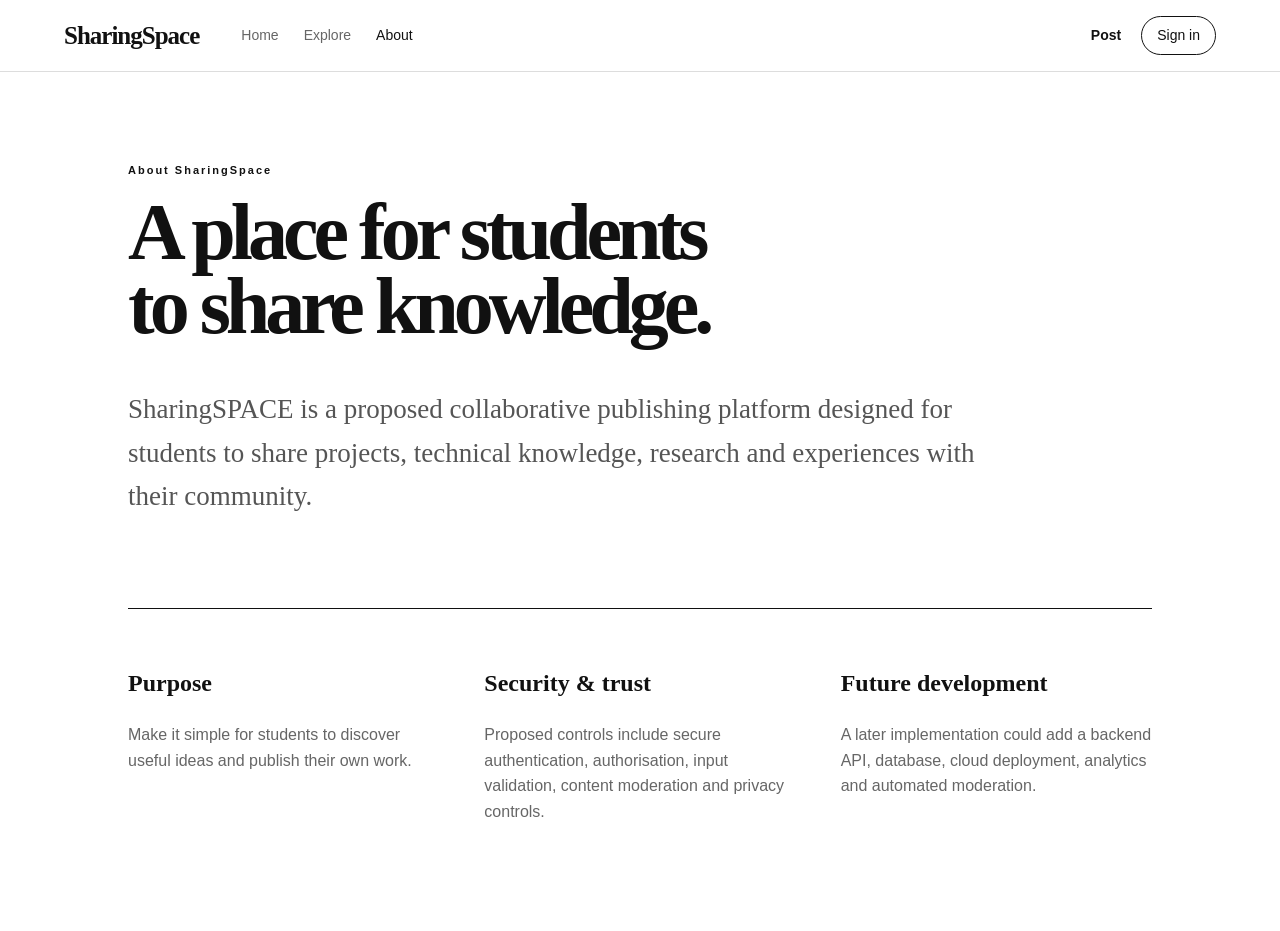
==== about.html @ 0e888693 "first commit" ====
<!doctype html>
<html lang="en">
  <head>
    <meta charset="UTF-8" />
    <meta name="viewport" content="width=device-width,initial-scale=1" />
    <title>About — WriteSpace</title>
    <link rel="stylesheet" href="css/style.css" />
  </head>
  <body>
    <header class="site-header">
      <a class="logo" href="index.html">SharingSpace</a>

      <nav>
        <a href="index.html">Home</a>
        <a href="explore.html">Explore</a>
        <a class="active" href="about.html">About</a>
      </nav>

      <div class="header-actions">
        <a class="write-link" href="create-post.html">Post</a>

        <!-- Logged out -->
        <a class="signin" id="signinLink" href="login.html"> Sign in </a>

        <!-- Logged in -->
        <a
          class="signin"
          id="dashboardLink"
          href="dashboard.html"
          style="display: none; background-color: #111; color: #fff;"
        >
          Dashboard
        </a>
        

        <button
          class="signin"
          id="logoutButton"
          type="button"
          style="display: none; border: 0; background: none; cursor: pointer"
        >
          Exit
        </button>
      </div>
    </header>
    <main class="about-page">
      <p class="eyebrow">About SharingSpace</p>
      <h1>A place for students<br />to share knowledge.</h1>
      <p class="about-lead">
        SharingSPACE is a proposed collaborative publishing platform designed for
        students to share projects, technical knowledge, research and
        experiences with their community.
      </p>
      <div class="about-grid">
        <div>
          <h2>Purpose</h2>
          <p>
            Make it simple for students to discover useful ideas and publish
            their own work.
          </p>
        </div>
        <div>
          <h2>Security & trust</h2>
          <p>
            Proposed controls include secure authentication, authorisation,
            input validation, content moderation and privacy controls.
          </p>
        </div>
        <div>
          <h2>Future development</h2>
          <p>
            A later implementation could add a backend API, database, cloud
            deployment, analytics and automated moderation.
          </p>
        </div>
      </div>
    </main>
     <script>
      const isLoggedIn =
        localStorage.getItem("writespace_logged_in") === "true";

      const signinLink = document.getElementById("signinLink");

      const dashboardLink = document.getElementById("dashboardLink");

      const logoutButton = document.getElementById("logoutButton");

      if (isLoggedIn) {
        signinLink.style.display = "none";
        dashboardLink.style.display = "inline-block";
        logoutButton.style.display = "inline-block";
      } else {
        signinLink.style.display = "inline-block";
        dashboardLink.style.display = "none";
        logoutButton.style.display = "none";
      }

      logoutButton.addEventListener("click", () => {
        localStorage.removeItem("writespace_logged_in");

        window.location.reload();
      });
    </script>
  </body>
</html>
---- css/style.css ----
* {
  box-sizing: border-box;
}
html {
  scroll-behavior: smooth;
}
body {
  margin: 0;
  background: #fff;
  color: #111;
  font-family: Arial, Helvetica, sans-serif;
  line-height: 1.6;
}
a {
  color: inherit;
  text-decoration: none;
}
button,
input {
  font: inherit;
}

.site-header {
  height: 72px;
  border-bottom: 1px solid #ddd;
  display: flex;
  align-items: center;
  padding: 0 5vw;
  gap: 42px;
  position: sticky;
  top: 0;
  background: #fff;
  z-index: 10;
}
.logo {
  font-family: Georgia, serif;
  font-size: 25px;
  font-weight: 700;
  letter-spacing: -1px;
}
.site-header nav {
  display: flex;
  gap: 25px;
  font-size: 14px;
}
.site-header nav a {
  color: #666;
}
.site-header nav a.active,
.site-header nav a:hover {
  color: #111;
}
.header-actions {
  margin-left: auto;
  display: flex;
  align-items: center;
  gap: 20px;
  font-size: 14px;
}
.write-link {
  font-weight: 600;
}
.signin {
  border: 1px solid #111;
  border-radius: 999px;
  padding: 7px 15px;
}
.icon-btn {
  border: 0;
  background: none;
  font-size: 25px;
  cursor: pointer;
}
.hero {
  min-height: 580px;
  border-bottom: 1px solid #111;
  padding: 90px 10vw;
  display: flex;
  align-items: center;
  justify-content: space-between;
  background: #f7f7f5;
}
.eyebrow {
  font-size: 11px;
  letter-spacing: 2px;
  font-weight: 700;
  margin: 0 0 15px;
}
.hero h1,
.page-intro h1,
.about-page h1 {
  font-family: Georgia, serif;
  font-size: clamp(54px, 8vw, 104px);
  line-height: 0.93;
  letter-spacing: -5px;
  margin: 0 0 28px;
}
.fx-negative {
  position: relative;
  display: inline-block;
}

.fx-negative::after {
  content: "";
  position: absolute;
  top: 0;
  bottom: 0;
  left: 0;
  width: 35%;
  background: #fff;
  mix-blend-mode: difference;
  pointer-events: none;
  animation: fx-negative 2.4s ease-in-out infinite alternate;
}

@keyframes fx-negative {
  0% {
    left: 0;
    transform: translateX(0);
  }

  100% {
    left: 100%;
    transform: translateX(-100%);
  }
}
.hero-copy {
  font-size: 18px;
  max-width: 480px;
  color: #e5e2e2;
  margin-bottom: 30px;
}
.hero-note {
  background: #fff;
  font-family: Georgia, serif;
  font-size: 34px;
  text-align: center;
    --r: 40px; /* radius */
  color: #111;
  width: 300px;
  aspect-ratio: 1.5;
  border-radius: var(--r) 0/calc(2*var(--r)) 0;
  padding-block: var(--r);
  --_m:#0000 100%,#000 calc(100% + 1px);
  mask:
    conic-gradient(#000 0 0) content-box,
    radial-gradient(var(--r) at 100% 100%,var(--_m)) 0 100% no-repeat,
    radial-gradient(var(--r) at 0    0   ,var(--_m)) 100% 0 no-repeat;
  mask-size: var(--r) var(--r);

}
.btn {
  position: relative;
  padding: 1rem 3rem;
  font-size: 1rem;
  font-weight: 600;
  color: white;
  background: none;
  border: 2px solid #f6f6f8;
  border-radius: 8px;
  cursor: pointer;
  overflow: hidden;
  transition: all 0.3s ease;
}

.liquid {
  background: linear-gradient(#f6f6f7 0 0) no-repeat calc(200% - var(--p, 0%))
    100% / 200% var(--p, 0.2em);
  transition: 0.3s var(--t, 0s),
    background-position 0.3s calc(0.3s - var(--t, 0s));
}

.liquid:hover {
  --p: 100%;
  --t: 0.3s;
  color: #232222;
}

.hero-note span {
  font-family: Arial;
  font-size: 12px;
}
.button {
  display: inline-block;
  border-radius: 999px;
  padding: 11px 22px;
  border: 1px solid #111;
  cursor: pointer;
}
.button-dark {
  background: #111;
  color: #fff;
}
.button-light {
  background: #fff;
  color: #111;
}
.section {
  padding: 75px 10vw;
  border-bottom: 1px solid #ddd;
}
.section-heading {
  display: flex;
  justify-content: space-between;
  align-items: end;
  margin-bottom: 30px;
}
.section-heading h2 {
  font-family: Georgia, serif;
  font-size: 36px;
  line-height: 1.1;
  margin: 0;
  letter-spacing: -1px;
}
.section-heading > a {
  font-size: 14px;
  text-decoration: underline;
}
.featured-card {
  border-top: 2px solid #111;
  padding: 30px 0;
}
.featured-card h3 {
  font-family: Georgia, serif;
  font-size: 52px;
  line-height: 1.05;
  letter-spacing: -2px;
  max-width: 850px;
  margin: 10px 0;
}
.featured-card p {
  max-width: 700px;
  color: #555;
  font-size: 17px;
}
.featured-meta,
.tag {
  font-size: 10px;
  letter-spacing: 1.4px;
  font-weight: 700;
}
.author-line {
  display: flex;
  align-items: center;
  gap: 9px;
  font-size: 13px;
  margin-top: 22px;
  color: #555;
}
.avatar {
  display: inline-flex;
  width: 30px;
  height: 30px;
  border-radius: 50%;
  background: #111;
  color: #fff;
  align-items: center;
  justify-content: center;
  font-size: 10px;
  font-weight: bold;
}
.post-list {
  border-top: 1px solid #111;
}
.post-row {
  display: flex;
  justify-content: space-between;
  gap: 30px;
  padding: 30px 0;
  border-bottom: 1px solid #ddd;
}
.post-row:hover h3 {
  text-decoration: underline;
}
.post-row h3 {
  font-family: Georgia, serif;
  font-size: 28px;
  line-height: 1.15;
  margin: 8px 0;
}
.post-row p {
  color: #666;
  margin: 0 0 10px;
  max-width: 750px;
}
.post-row small {
  color: #777;
}
.row-arrow {
  font-size: 24px;
}
.cta {
  background: #111;
  color: #fff;
  padding: 90px 10vw;
}
.cta h2 {
  font-family: Georgia, serif;
  font-size: 70px;
  letter-spacing: -3px;
  line-height: 1;
  margin: 0 0 15px;
}
.cta p:not(.eyebrow) {
  max-width: 550px;
  color: #bbb;
}
.site-footer {
  padding: 25px 5vw;
  display: flex;
  justify-content: space-between;
  color: #777;
  font-size: 12px;
}
.page {
  padding: 80px 10vw;
}
.page.narrow {
  max-width: 1100px;
  margin: auto;
}
.page-intro {
  max-width: 1000px;
  margin-bottom: 60px;
}
.page-intro h1 {
  font-size: 75px;
}
.search-box {
  margin-top: 35px;
}
.search-box input {
  width: 100%;
  border: 0;
  border-bottom: 2px solid #111;
  padding: 15px 0;
  font-size: 24px;
  outline: 0;
}
.filter-bar {
  display: flex;
  gap: 10px;
  flex-wrap: wrap;
  margin-bottom: 35px;
}
.filter {
  border: 1px solid #bbb;
  background: #fff;
  border-radius: 999px;
  padding: 8px 15px;
  cursor: pointer;
}
.filter.active,
.filter:hover {
  background: #111;
  color: #fff;
  border-color: #111;
}
.article-page {
  max-width: 900px;
  margin: auto;
  padding: 85px 30px;
}
.article-page h1 {
  font-family: Georgia, serif;
  font-size: clamp(50px, 7vw, 82px);
  line-height: 1;
  letter-spacing: -3px;
  margin: 10px 0 25px;
}
.article-lead {
  font-family: Georgia, serif;
  font-size: 24px;
  color: #666;
}
.article-page hr {
  border: 0;
  border-top: 1px solid #ddd;
  margin: 40px 0;
}
.article-body {
  font-family: Georgia, serif;
  font-size: 20px;
  line-height: 1.75;
}
.article-body h2 {
  font-size: 34px;
  line-height: 1.15;
  margin-top: 50px;
}
.article-body blockquote {
  border-left: 3px solid #111;
  padding-left: 25px;
  font-size: 27px;
  font-style: italic;
}
.article-body pre {
  background: #111;
  color: #fff;
  padding: 25px;
  overflow: auto;
  font-family: monospace;
  font-size: 15px;
}
.comments {
  border-top: 1px solid #ddd;
  margin-top: 70px;
  padding-top: 35px;
}
.comment {
  display: flex;
  gap: 15px;
  margin-top: 25px;
}
.auth-page {
  min-height: 100vh;
  background: #f7f7f5;
  display: flex;
  flex-direction: column;
  align-items: center;
  padding: 45px 20px;
}
.auth-page > .logo {
  margin-bottom: 60px;
}
.auth-card {
  background: #fff;
  border: 1px solid #ddd;
  width: min(460px, 100%);
  padding: 45px;
}
.auth-card h1 {
  font-family: Georgia, serif;
  font-size: 48px;
  line-height: 1;
  margin: 0 0 10px;
}
.auth-card > p {
  color: #666;
}
.auth-card form {
  margin-top: 30px;
}
.auth-card label {
  display: block;
  font-size: 13px;
  font-weight: bold;
  margin-bottom: 18px;
}
.auth-card input:not([type="checkbox"]) {
  display: block;
  width: 100%;
  margin-top: 7px;
  padding: 12px;
  border: 1px solid #bbb;
}
.check {
  font-weight: normal !important;
}
.full {
  width: 100%;
  margin-top: 10px;
}
.auth-bottom {
  text-align: center;
  font-size: 13px;
}
.auth-bottom a {
  text-decoration: underline;
}
.dashboard {
  display: grid;
  grid-template-columns: 230px 1fr;
  min-height: calc(100vh - 72px);
}
.sidebar {
  border-right: 1px solid #ddd;
  padding: 45px 30px;
  display: flex;
  flex-direction: column;
  gap: 12px;
}
.sidebar h3 {
  font-family: Georgia, serif;
  font-size: 25px;
  margin: 0 0 25px;
}
.sidebar a {
  padding: 8px 10px;
  color: #666;
}
.sidebar .side-active,
.sidebar a:hover {
  background: #f2f2f0;
  color: #111;
}
.dash-main {
  padding: 55px 6vw;
}
.dash-title {
  display: flex;
  justify-content: space-between;
  align-items: end;
}
.dash-title h1 {
  font-family: Georgia, serif;
  font-size: 60px;
  line-height: 1;
  margin: 0;
}
.stats {
  display: grid;
  grid-template-columns: repeat(4, 1fr);
  border-top: 1px solid #111;
  border-bottom: 1px solid #111;
  margin: 50px 0;
}
.stats div {
  padding: 25px;
  border-right: 1px solid #ddd;
}
.stats div:last-child {
  border: 0;
}
.stats span {
  display: block;
  color: #777;
  font-size: 12px;
}
.stats strong {
  font-family: Georgia, serif;
  font-size: 36px;
}
.dash-section h2 {
  font-family: Georgia, serif;
  font-size: 32px;
}
.table {
  border-top: 1px solid #111;
}
.table-head,
.table-row {
  display: grid;
  grid-template-columns: 2fr 1fr 0.6fr 0.5fr;
  gap: 20px;
  padding: 17px 10px;
  border-bottom: 1px solid #ddd;
}
.table-head {
  font-size: 11px;
  text-transform: uppercase;
  letter-spacing: 1px;
  font-weight: bold;
}
.status {
  font-size: 11px;
  text-transform: uppercase;
  letter-spacing: 1px;
}
.published {
  color: #333;
}
.draft {
  color: #888;
}
.editor-page {
  max-width: 900px;
  margin: auto;
  padding: 55px 25px;
}
.editor-top {
  display: flex;
  justify-content: space-between;
  color: #777;
  font-size: 12px;
}
.title-input,
.subtitle-input {
  display: block;
  width: 100%;
  border: 0;
  outline: 0;
}
.title-input {
  font-family: Georgia, serif;
  font-size: 60px;
  font-weight: bold;
  letter-spacing: -2px;
  margin-top: 55px;
}
.subtitle-input {
  font-family: Georgia, serif;
  font-size: 24px;
  color: #777;
  margin: 15px 0 30px;
}
.editor-toolbar {
  border-top: 1px solid #ddd;
  border-bottom: 1px solid #ddd;
  padding: 10px 0;
  display: flex;
  gap: 8px;
}
.editor-toolbar button {
  border: 0;
  background: #f3f3f1;
  padding: 7px 12px;
  cursor: pointer;
}
.editor {
  min-height: 450px;
  outline: 0;
  padding: 30px 0;
  font-family: Georgia, serif;
  font-size: 20px;
  line-height: 1.7;
}
.editor:empty:before {
  content: attr(data-placeholder);
  color: #aaa;
}
.editor-actions {
  display: flex;
  justify-content: flex-end;
  gap: 10px;
  border-top: 1px solid #ddd;
  padding-top: 20px;
}
.about-page {
  padding: 90px 10vw;
}
.about-page h1 {
  font-size: 80px;
}
.about-lead {
  font-family: Georgia, serif;
  font-size: 27px;
  max-width: 850px;
  color: #555;
  margin: 45px 0 90px;
}
.about-grid {
  display: grid;
  grid-template-columns: repeat(3, 1fr);
  gap: 45px;
  border-top: 1px solid #111;
  padding-top: 35px;
}
.about-grid h2 {
  font-family: Georgia, serif;
}
.about-grid p {
  color: #666;
}
@media (max-width: 800px) {
  .site-header {
    gap: 15px;
    padding: 0 20px;
  }
  .site-header nav {
    display: none;
  }
  .hero,
  .section,
  .cta,
  .page,
  .about-page {
    padding-left: 25px;
    padding-right: 25px;
  }
  .hero {
    min-height: 520px;
  }
  .hero-note {
    display: none;
  }
  .featured-card h3,
  .cta h2,
  .page-intro h1,
  .about-page h1 {
    font-size: 48px;
  }
  .post-row h3 {
    font-size: 23px;
  }
  .dashboard {
    display: block;
  }
  .sidebar {
    display: none;
  }
  .dash-main {
    padding: 35px 25px;
  }
  .stats {
    grid-template-columns: 1fr 1fr;
  }
  .table {
    overflow-x: auto;
  }
  .table-head,
  .table-row {
    min-width: 650px;
  }
  .about-grid {
    grid-template-columns: 1fr;
  }
  .title-input {
    font-size: 42px;
  }
  .article-page {
    padding: 60px 22px;
  }
  .article-body {
    font-size: 18px;
  }
  .site-footer {
    padding: 20px;
    gap: 10px;
    flex-direction: column;
  }
  .header-actions {
    gap: 10px;
  }
  .write-link {
    display: none;
  }
}
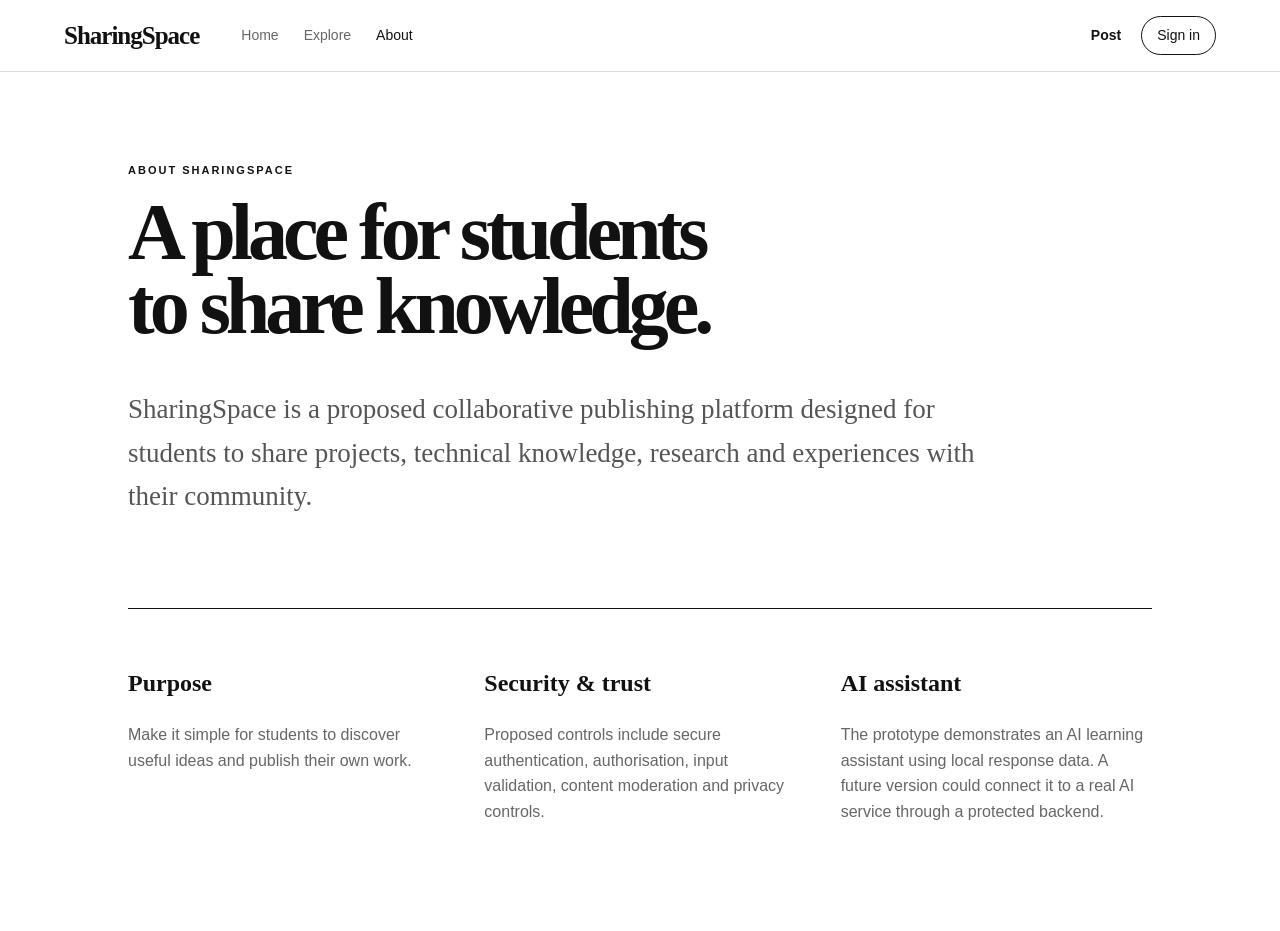
==== commit 9188197f: "rebuild: fix and add more features" ====
--- a/about.html
+++ b/about.html
@@ -3,37 +3,26 @@
   <head>
     <meta charset="UTF-8" />
     <meta name="viewport" content="width=device-width,initial-scale=1" />
-    <title>About — WriteSpace</title>
+    <title>About — SharingSpace</title>
     <link rel="stylesheet" href="css/style.css" />
   </head>
   <body>
     <header class="site-header">
       <a class="logo" href="index.html">SharingSpace</a>
-
       <nav>
-        <a href="index.html">Home</a>
-        <a href="explore.html">Explore</a>
-        <a class="active" href="about.html">About</a>
+        <a href="index.html">Home</a><a href="explore.html">Explore</a
+        ><a class="active" href="about.html">About</a>
       </nav>
-
       <div class="header-actions">
-        <a class="write-link" href="create-post.html">Post</a>
-
-        <!-- Logged out -->
-        <a class="signin" id="signinLink" href="login.html"> Sign in </a>
-
-        <!-- Logged in -->
-        <a
+        <a class="write-link" data-write-link href="create-post.html">Post</a
+        ><a class="signin" id="signinLink" href="login.html">Sign in</a
+        ><a
           class="signin"
           id="dashboardLink"
           href="dashboard.html"
-          style="display: none; background-color: #111; color: #fff;"
-        >
-          Dashboard
-        </a>
-        
-
-        <button
+          style="display: none"
+          >Dashboard</a
+        ><button
           class="signin"
           id="logoutButton"
           type="button"
@@ -44,11 +33,11 @@
       </div>
     </header>
     <main class="about-page">
-      <p class="eyebrow">About SharingSpace</p>
+      <p class="eyebrow">ABOUT SHARINGSPACE</p>
       <h1>A place for students<br />to share knowledge.</h1>
       <p class="about-lead">
-        SharingSPACE is a proposed collaborative publishing platform designed for
-        students to share projects, technical knowledge, research and
+        SharingSpace is a proposed collaborative publishing platform designed
+        for students to share projects, technical knowledge, research and
         experiences with their community.
       </p>
       <div class="about-grid">
@@ -67,39 +56,15 @@
           </p>
         </div>
         <div>
-          <h2>Future development</h2>
+          <h2>AI assistant</h2>
           <p>
-            A later implementation could add a backend API, database, cloud
-            deployment, analytics and automated moderation.
+            The prototype demonstrates an AI learning assistant using local
+            response data. A future version could connect it to a real AI
+            service through a protected backend.
           </p>
         </div>
       </div>
     </main>
-     <script>
-      const isLoggedIn =
-        localStorage.getItem("writespace_logged_in") === "true";
-
-      const signinLink = document.getElementById("signinLink");
-
-      const dashboardLink = document.getElementById("dashboardLink");
-
-      const logoutButton = document.getElementById("logoutButton");
-
-      if (isLoggedIn) {
-        signinLink.style.display = "none";
-        dashboardLink.style.display = "inline-block";
-        logoutButton.style.display = "inline-block";
-      } else {
-        signinLink.style.display = "inline-block";
-        dashboardLink.style.display = "none";
-        logoutButton.style.display = "none";
-      }
-
-      logoutButton.addEventListener("click", () => {
-        localStorage.removeItem("writespace_logged_in");
-
-        window.location.reload();
-      });
-    </script>
+    <script src="js/main.js"></script>
   </body>
 </html>
--- a/css/style.css
+++ b/css/style.css
@@ -726,3 +726,67 @@
     display: none;
   }
 }
+
+/* Prototype interaction additions — existing visual language is preserved. */
+.hero { position: relative; overflow: hidden; }
+.hero-bg { position: absolute; inset: 0; background: url("../images/bg.png") no-repeat center/cover; transform: scaleX(-1); z-index: 0; }
+.hero::after { content: ""; position: absolute; inset: 0; background: rgba(0,0,0,.12); pointer-events: none; z-index: 0; }
+.hero > *:not(.hero-bg) { position: relative; z-index: 1; }
+
+.hero-heading { color: #fff; }
+
+.category-select { width: 100%; border: 0; border-bottom: 1px solid #ddd; outline: 0; padding: 12px 0; margin-bottom: 5px; background: #fff; font: inherit; color: #555; }
+
+.success-message { position: fixed; top: 24px; right: 24px; display: flex; align-items: center; gap: 12px; min-width: 280px; padding: 16px 18px; background: #fff; border: 1px solid #ddd; border-radius: 10px; box-shadow: 0 10px 30px rgba(0,0,0,.12); opacity: 0; transform: translateY(-15px); pointer-events: none; transition: all .25s ease; z-index: 1000; }
+.success-message.show { opacity: 1; transform: translateY(0); }
+.success-icon { display: flex; align-items: center; justify-content: center; width: 30px; height: 30px; border-radius: 50%; background: #111; color: #fff; font-weight: 700; flex-shrink: 0; }
+.success-message strong { display:block; font-size:14px; }
+.success-message p { margin:3px 0 0; font-size:13px; color:#666; }
+
+.post-actions { display:flex; align-items:center; gap:18px; white-space:nowrap; }
+.text-button { border:0; background:none; padding:0; font:inherit; color:#666; cursor:pointer; }
+.text-button:hover { color:#111; text-decoration:underline; }
+
+.ai-assistant { margin-top: 75px; border: 1px solid #ddd; background: #fafaf8; padding: 30px; }
+.ai-heading { display:flex; justify-content:space-between; align-items:flex-end; gap:20px; border-bottom:1px solid #ddd; padding-bottom:20px; }
+.ai-heading h2 { font-family:Georgia,serif; font-size:36px; line-height:1.1; margin:0; letter-spacing:-1px; }
+.ai-badge { font-size:10px; letter-spacing:1.4px; font-weight:700; border:1px solid #bbb; border-radius:999px; padding:6px 10px; }
+.ai-messages { display:flex; flex-direction:column; gap:18px; max-height:360px; overflow-y:auto; padding:25px 0 10px; }
+.ai-message { max-width:80%; padding:14px 16px; border:1px solid #ddd; background:#fff; }
+.ai-message.user { align-self:flex-end; background:#111; color:#fff; border-color:#111; }
+.ai-message span { display:block; font-size:10px; letter-spacing:1.3px; font-weight:700; text-transform:uppercase; margin-bottom:5px; }
+.ai-message p { margin:0; line-height:1.55; }
+.ai-typing { display:none; align-items:center; gap:5px; font-size:12px; color:#777; padding:8px 0 15px; }
+.ai-typing.show { display:flex; }
+.ai-typing span { width:5px; height:5px; border-radius:50%; background:#777; animation:ai-dot 1s infinite ease-in-out; }
+.ai-typing span:nth-child(2) { animation-delay:.15s; }
+.ai-typing span:nth-child(3) { animation-delay:.3s; }
+.ai-typing em { margin-left:6px; font-style:normal; }
+@keyframes ai-dot { 0%,80%,100% { opacity:.25; transform:translateY(0); } 40% { opacity:1; transform:translateY(-3px); } }
+.ai-form { display:flex; gap:10px; border-top:1px solid #ddd; padding-top:20px; }
+.ai-form input { min-width:0; flex:1; border:1px solid #bbb; background:#fff; padding:12px 14px; outline:0; }
+.ai-form input:focus { border-color:#111; }
+
+.comment-input:disabled { background:#f3f3f1; cursor:not-allowed; color:#888; }
+.comment-submit:disabled { opacity:.45; cursor:not-allowed; pointer-events:none; }
+.login-prompt { margin-top:12px; font-size:14px; color:#666; }
+.login-prompt a { color:#111; font-weight:600; text-decoration:underline; }
+.comment-list { display:flex; flex-direction:column; gap:24px; }
+.comment-content { flex:1; }
+.comment-content strong { display:block; margin-bottom:4px; }
+.comment-content p { margin:0; line-height:1.5; }
+.comment-date { display:block; margin-top:5px; font-size:12px; color:#888; }
+
+@media (max-width:800px) {
+  .hero-content { width:100%; }
+  .ai-assistant { padding:22px; }
+  .ai-heading { align-items:flex-start; flex-direction:column; }
+  .ai-heading h2 { font-size:30px; }
+  .ai-message { max-width:92%; }
+  .ai-form { flex-direction:column; }
+  .ai-form .button { width:100%; text-align:center; }
+  .post-actions { flex-direction:column; align-items:flex-end; gap:8px; }
+}
+@media (max-width:600px) {
+  .success-message { top:16px; left:16px; right:16px; min-width:auto; }
+}
